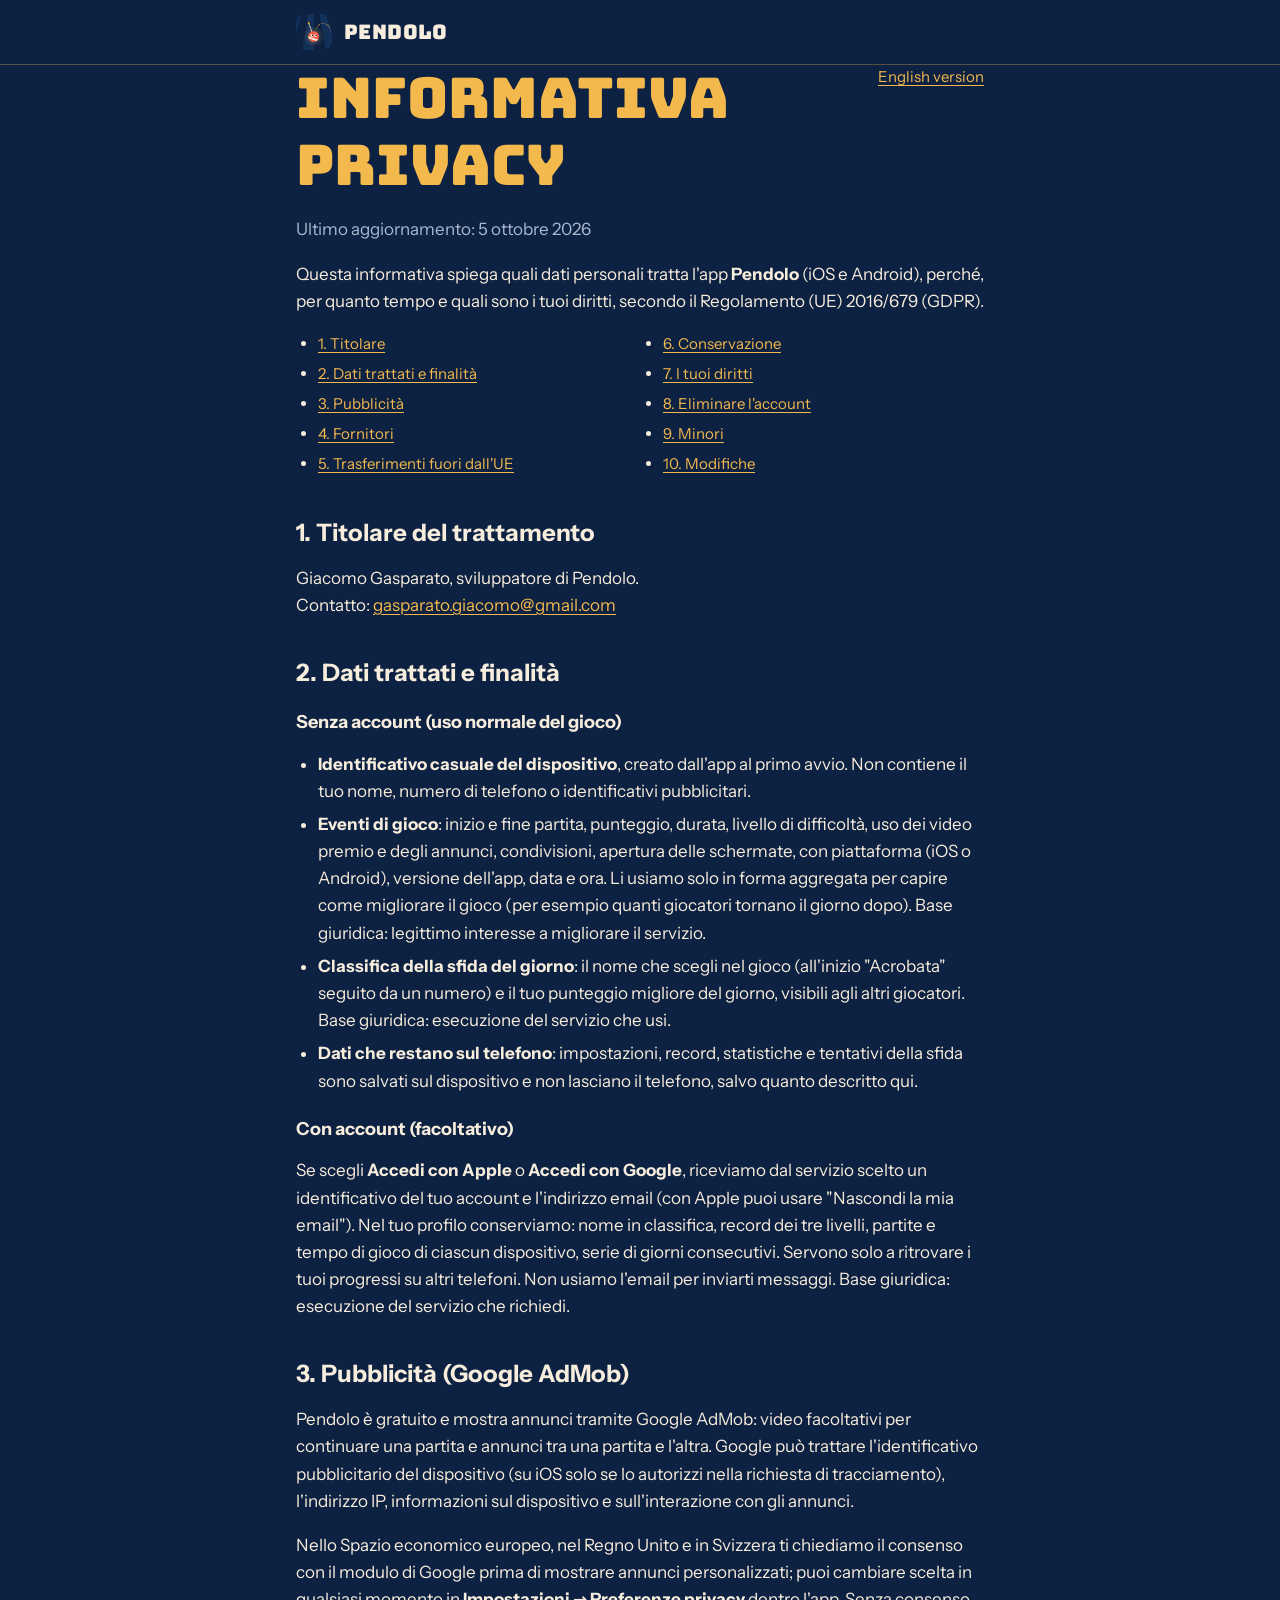
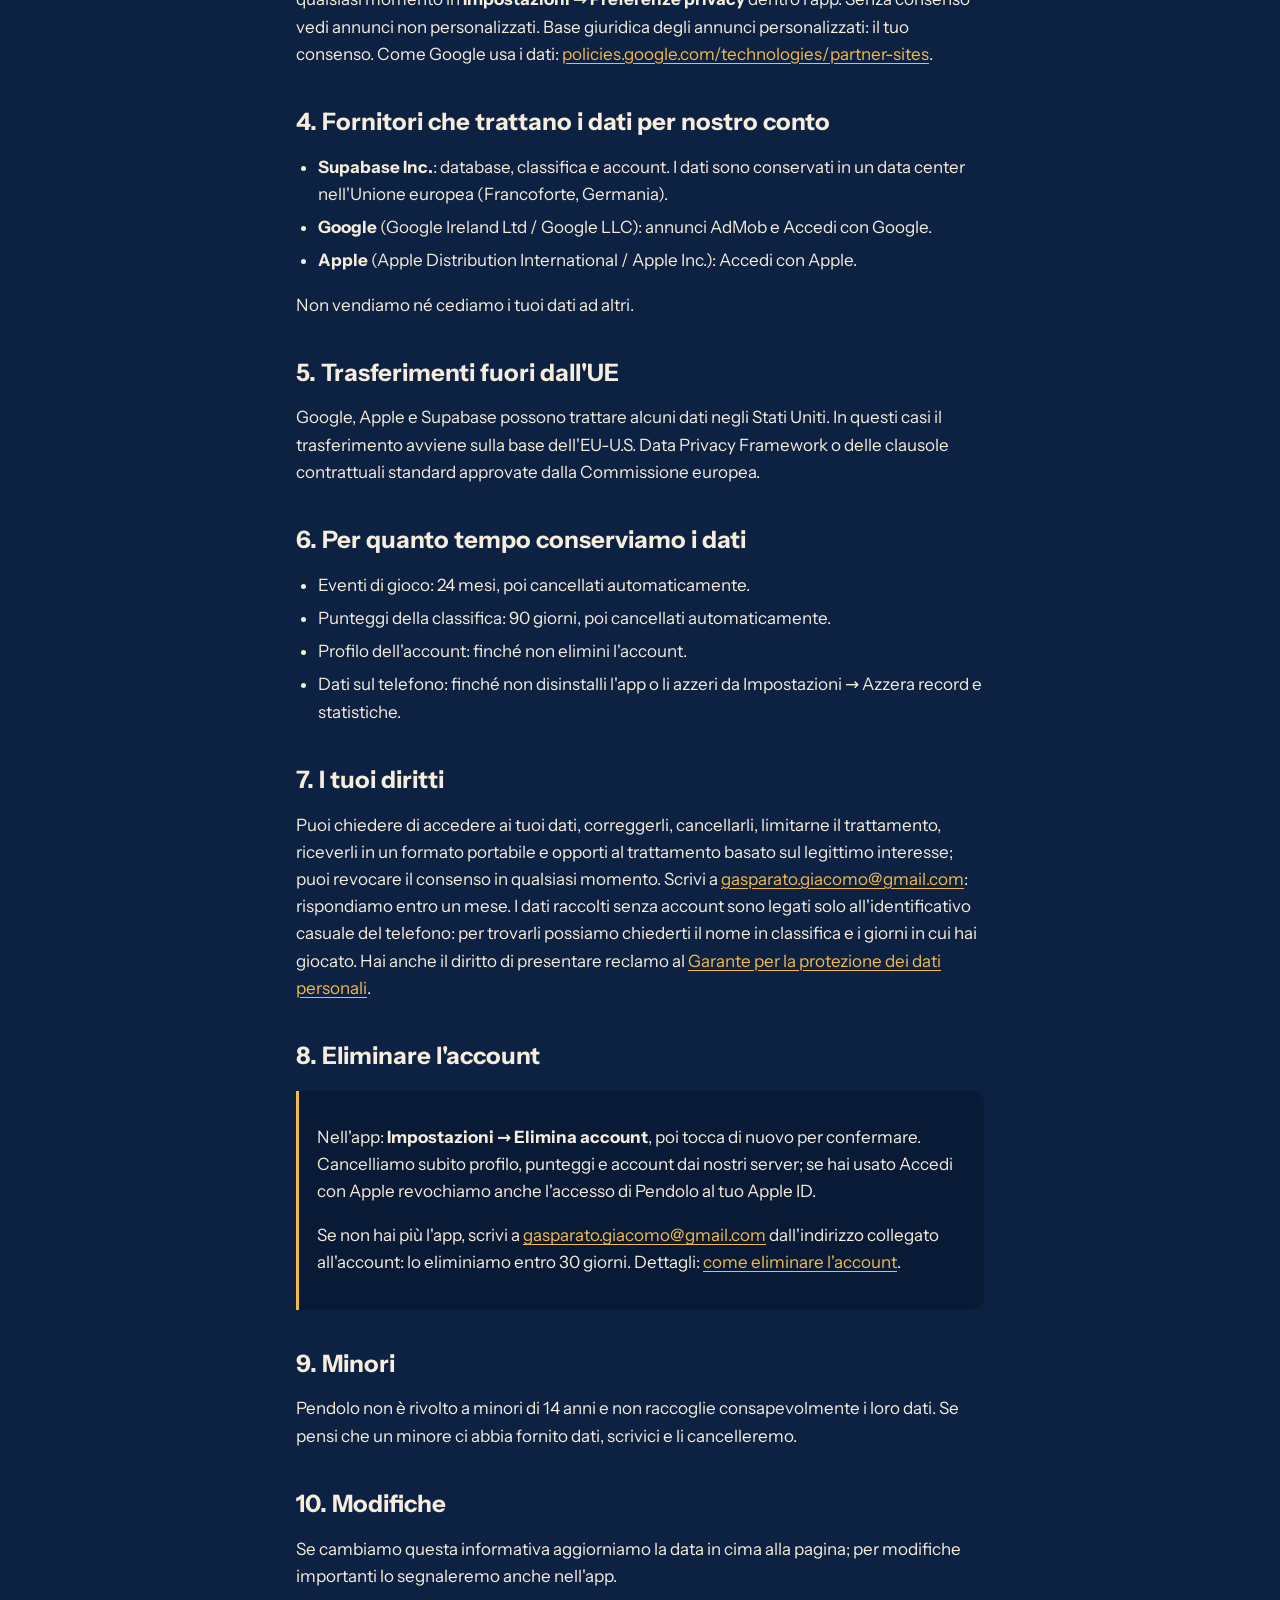
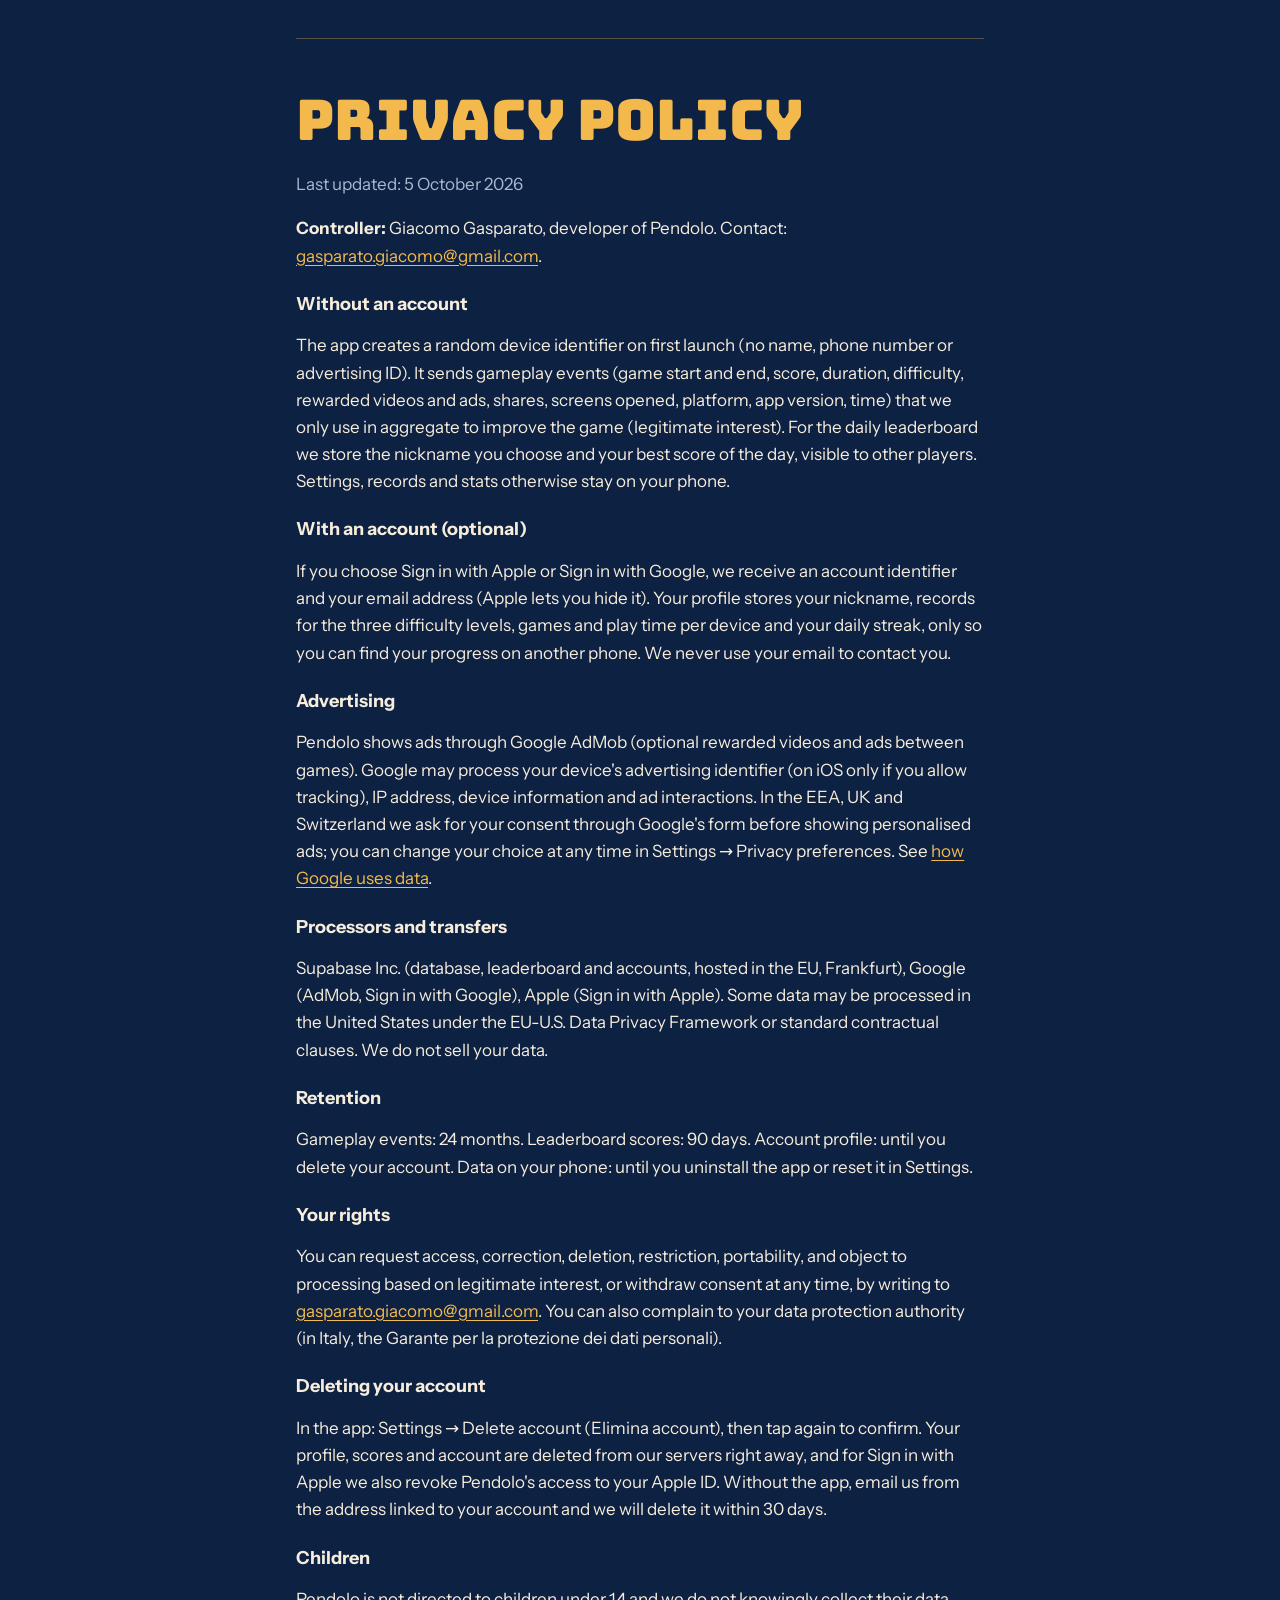
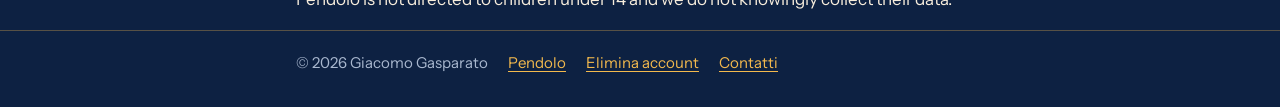
==== pendolo/privacy.html @ a3eaaeaf "Pendolo: home page, privacy policy and account deletion page Co-Authored-By: Claude Opus 5.5 <norepl" ====
<!doctype html>
<html lang="it">
<head>
  <meta charset="utf-8">
  <meta name="viewport" content="width=device-width, initial-scale=1">
  <title>Pendolo · Informativa privacy</title>
  <meta name="description" content="Informativa privacy dell'app Pendolo: quali dati tratta, perché, per quanto tempo e come esercitare i tuoi diritti.">
  <link rel="icon" href="../favicon.png">
  <link rel="stylesheet" href="../style.css">
</head>
<body>
  <header class="top"><div class="wrap"><img src="icon.png" alt=""><a href="./">Pendolo</a></div></header>

  <main class="wrap">
    <a class="lang" href="#english" lang="en">English version</a>
    <h1>Informativa privacy</h1>
    <p class="muted">Ultimo aggiornamento: 5 ottobre 2026</p>

    <p>Questa informativa spiega quali dati personali tratta l'app <b>Pendolo</b> (iOS e Android), perché, per quanto tempo e quali sono i tuoi diritti, secondo il Regolamento (UE) 2016/679 (GDPR).</p>

    <ul class="toc">
      <li><a href="#titolare">1. Titolare</a></li>
      <li><a href="#dati">2. Dati trattati e finalità</a></li>
      <li><a href="#pubblicita">3. Pubblicità</a></li>
      <li><a href="#fornitori">4. Fornitori</a></li>
      <li><a href="#trasferimenti">5. Trasferimenti fuori dall'UE</a></li>
      <li><a href="#conservazione">6. Conservazione</a></li>
      <li><a href="#diritti">7. I tuoi diritti</a></li>
      <li><a href="#elimina-account">8. Eliminare l'account</a></li>
      <li><a href="#minori">9. Minori</a></li>
      <li><a href="#modifiche">10. Modifiche</a></li>
    </ul>

    <h2 id="titolare">1. Titolare del trattamento</h2>
    <p>Giacomo Gasparato, sviluppatore di Pendolo.<br>Contatto: <a href="mailto:gasparato.giacomo@gmail.com">gasparato.giacomo@gmail.com</a></p>

    <h2 id="dati">2. Dati trattati e finalità</h2>
    <h3>Senza account (uso normale del gioco)</h3>
    <ul>
      <li><b>Identificativo casuale del dispositivo</b>, creato dall'app al primo avvio. Non contiene il tuo nome, numero di telefono o identificativi pubblicitari.</li>
      <li><b>Eventi di gioco</b>: inizio e fine partita, punteggio, durata, livello di difficoltà, uso dei video premio e degli annunci, condivisioni, apertura delle schermate, con piattaforma (iOS o Android), versione dell'app, data e ora. Li usiamo solo in forma aggregata per capire come migliorare il gioco (per esempio quanti giocatori tornano il giorno dopo). Base giuridica: legittimo interesse a migliorare il servizio.</li>
      <li><b>Classifica della sfida del giorno</b>: il nome che scegli nel gioco (all'inizio "Acrobata" seguito da un numero) e il tuo punteggio migliore del giorno, visibili agli altri giocatori. Base giuridica: esecuzione del servizio che usi.</li>
      <li><b>Dati che restano sul telefono</b>: impostazioni, record, statistiche e tentativi della sfida sono salvati sul dispositivo e non lasciano il telefono, salvo quanto descritto qui.</li>
    </ul>
    <h3>Con account (facoltativo)</h3>
    <p>Se scegli <b>Accedi con Apple</b> o <b>Accedi con Google</b>, riceviamo dal servizio scelto un identificativo del tuo account e l'indirizzo email (con Apple puoi usare "Nascondi la mia email"). Nel tuo profilo conserviamo: nome in classifica, record dei tre livelli, partite e tempo di gioco di ciascun dispositivo, serie di giorni consecutivi. Servono solo a ritrovare i tuoi progressi su altri telefoni. Non usiamo l'email per inviarti messaggi. Base giuridica: esecuzione del servizio che richiedi.</p>

    <h2 id="pubblicita">3. Pubblicità (Google AdMob)</h2>
    <p>Pendolo è gratuito e mostra annunci tramite Google AdMob: video facoltativi per continuare una partita e annunci tra una partita e l'altra. Google può trattare l'identificativo pubblicitario del dispositivo (su iOS solo se lo autorizzi nella richiesta di tracciamento), l'indirizzo IP, informazioni sul dispositivo e sull'interazione con gli annunci.</p>
    <p>Nello Spazio economico europeo, nel Regno Unito e in Svizzera ti chiediamo il consenso con il modulo di Google prima di mostrare annunci personalizzati; puoi cambiare scelta in qualsiasi momento in <b>Impostazioni → Preferenze privacy</b> dentro l'app. Senza consenso vedi annunci non personalizzati. Base giuridica degli annunci personalizzati: il tuo consenso. Come Google usa i dati: <a href="https://policies.google.com/technologies/partner-sites" rel="noopener">policies.google.com/technologies/partner-sites</a>.</p>

    <h2 id="fornitori">4. Fornitori che trattano i dati per nostro conto</h2>
    <ul>
      <li><b>Supabase Inc.</b>: database, classifica e account. I dati sono conservati in un data center nell'Unione europea (Francoforte, Germania).</li>
      <li><b>Google</b> (Google Ireland Ltd / Google LLC): annunci AdMob e Accedi con Google.</li>
      <li><b>Apple</b> (Apple Distribution International / Apple Inc.): Accedi con Apple.</li>
    </ul>
    <p>Non vendiamo né cediamo i tuoi dati ad altri.</p>

    <h2 id="trasferimenti">5. Trasferimenti fuori dall'UE</h2>
    <p>Google, Apple e Supabase possono trattare alcuni dati negli Stati Uniti. In questi casi il trasferimento avviene sulla base dell'EU-U.S. Data Privacy Framework o delle clausole contrattuali standard approvate dalla Commissione europea.</p>

    <h2 id="conservazione">6. Per quanto tempo conserviamo i dati</h2>
    <ul>
      <li>Eventi di gioco: 24 mesi, poi cancellati automaticamente.</li>
      <li>Punteggi della classifica: 90 giorni, poi cancellati automaticamente.</li>
      <li>Profilo dell'account: finché non elimini l'account.</li>
      <li>Dati sul telefono: finché non disinstalli l'app o li azzeri da Impostazioni → Azzera record e statistiche.</li>
    </ul>

    <h2 id="diritti">7. I tuoi diritti</h2>
    <p>Puoi chiedere di accedere ai tuoi dati, correggerli, cancellarli, limitarne il trattamento, riceverli in un formato portabile e opporti al trattamento basato sul legittimo interesse; puoi revocare il consenso in qualsiasi momento. Scrivi a <a href="mailto:gasparato.giacomo@gmail.com">gasparato.giacomo@gmail.com</a>: rispondiamo entro un mese. I dati raccolti senza account sono legati solo all'identificativo casuale del telefono: per trovarli possiamo chiederti il nome in classifica e i giorni in cui hai giocato. Hai anche il diritto di presentare reclamo al <a href="https://www.garanteprivacy.it" rel="noopener">Garante per la protezione dei dati personali</a>.</p>

    <h2 id="elimina-account">8. Eliminare l'account</h2>
    <div class="box">
      <p>Nell'app: <b>Impostazioni → Elimina account</b>, poi tocca di nuovo per confermare. Cancelliamo subito profilo, punteggi e account dai nostri server; se hai usato Accedi con Apple revochiamo anche l'accesso di Pendolo al tuo Apple ID.</p>
      <p>Se non hai più l'app, scrivi a <a href="mailto:gasparato.giacomo@gmail.com">gasparato.giacomo@gmail.com</a> dall'indirizzo collegato all'account: lo eliminiamo entro 30 giorni. Dettagli: <a href="elimina-account.html">come eliminare l'account</a>.</p>
    </div>

    <h2 id="minori">9. Minori</h2>
    <p>Pendolo non è rivolto a minori di 14 anni e non raccoglie consapevolmente i loro dati. Se pensi che un minore ci abbia fornito dati, scrivici e li cancelleremo.</p>

    <h2 id="modifiche">10. Modifiche</h2>
    <p>Se cambiamo questa informativa aggiorniamo la data in cima alla pagina; per modifiche importanti lo segnaleremo anche nell'app.</p>

    <hr>

    <section id="english" lang="en">
      <h1>Privacy policy</h1>
      <p class="muted">Last updated: 5 October 2026</p>
      <p><b>Controller:</b> Giacomo Gasparato, developer of Pendolo. Contact: <a href="mailto:gasparato.giacomo@gmail.com">gasparato.giacomo@gmail.com</a>.</p>

      <h3>Without an account</h3>
      <p>The app creates a random device identifier on first launch (no name, phone number or advertising ID). It sends gameplay events (game start and end, score, duration, difficulty, rewarded videos and ads, shares, screens opened, platform, app version, time) that we only use in aggregate to improve the game (legitimate interest). For the daily leaderboard we store the nickname you choose and your best score of the day, visible to other players. Settings, records and stats otherwise stay on your phone.</p>

      <h3>With an account (optional)</h3>
      <p>If you choose Sign in with Apple or Sign in with Google, we receive an account identifier and your email address (Apple lets you hide it). Your profile stores your nickname, records for the three difficulty levels, games and play time per device and your daily streak, only so you can find your progress on another phone. We never use your email to contact you.</p>

      <h3>Advertising</h3>
      <p>Pendolo shows ads through Google AdMob (optional rewarded videos and ads between games). Google may process your device's advertising identifier (on iOS only if you allow tracking), IP address, device information and ad interactions. In the EEA, UK and Switzerland we ask for your consent through Google's form before showing personalised ads; you can change your choice at any time in Settings → Privacy preferences. See <a href="https://policies.google.com/technologies/partner-sites" rel="noopener">how Google uses data</a>.</p>

      <h3>Processors and transfers</h3>
      <p>Supabase Inc. (database, leaderboard and accounts, hosted in the EU, Frankfurt), Google (AdMob, Sign in with Google), Apple (Sign in with Apple). Some data may be processed in the United States under the EU-U.S. Data Privacy Framework or standard contractual clauses. We do not sell your data.</p>

      <h3>Retention</h3>
      <p>Gameplay events: 24 months. Leaderboard scores: 90 days. Account profile: until you delete your account. Data on your phone: until you uninstall the app or reset it in Settings.</p>

      <h3>Your rights</h3>
      <p>You can request access, correction, deletion, restriction, portability, and object to processing based on legitimate interest, or withdraw consent at any time, by writing to <a href="mailto:gasparato.giacomo@gmail.com">gasparato.giacomo@gmail.com</a>. You can also complain to your data protection authority (in Italy, the Garante per la protezione dei dati personali).</p>

      <h3 id="delete-account">Deleting your account</h3>
      <p>In the app: Settings → Delete account (Elimina account), then tap again to confirm. Your profile, scores and account are deleted from our servers right away, and for Sign in with Apple we also revoke Pendolo's access to your Apple ID. Without the app, email us from the address linked to your account and we will delete it within 30 days.</p>

      <h3>Children</h3>
      <p>Pendolo is not directed to children under 14 and we do not knowingly collect their data.</p>
    </section>
  </main>

  <footer><div class="wrap">
    <span>© 2026 Giacomo Gasparato</span>
    <a href="./">Pendolo</a>
    <a href="elimina-account.html">Elimina account</a>
    <a href="mailto:gasparato.giacomo@gmail.com">Contatti</a>
  </div></footer>
</body>
</html>
---- style.css ----
/* The game's big-top palette. Fonts are served from this site: nothing is loaded from third parties. */
@font-face { font-family: "Bungee"; src: url("fonts/bungee.woff2") format("woff2"); font-display: swap; }
@font-face { font-family: "Instrument Sans"; src: url("fonts/instrument-sans-400.woff2") format("woff2"); font-weight: 400; font-display: swap; }
@font-face { font-family: "Instrument Sans"; src: url("fonts/instrument-sans-600.woff2") format("woff2"); font-weight: 600; font-display: swap; }
@font-face { font-family: "Instrument Sans"; src: url("fonts/instrument-sans-700.woff2") format("woff2"); font-weight: 700; font-display: swap; }

:root {
  --tent: #0d2142;
  --tent-2: #12305a;
  --ink: #07142a;
  --brass: #f3b94d;
  --coral: #ff5a43;
  --chalk: #f7eddc;
  --muted: #a9b8cf;
  --line: rgba(243, 185, 77, 0.32);
  color-scheme: dark;
}
* { box-sizing: border-box; }
html { -webkit-text-size-adjust: 100%; }
body {
  margin: 0; background: var(--tent); color: var(--chalk);
  font: 17px/1.6 "Instrument Sans", system-ui, -apple-system, "Segoe UI", Roboto, sans-serif;
}
a { color: var(--brass); text-underline-offset: 3px; }
a:focus-visible { outline: 3px solid var(--chalk); outline-offset: 3px; border-radius: 4px; }

.wrap { max-width: 720px; margin: 0 auto; padding: 0 16px; }
header.top { border-bottom: 1px solid var(--line); }
header.top .wrap { display: flex; align-items: center; gap: 12px; padding-block: 14px; }
header.top img { width: 36px; height: 36px; border-radius: 9px; }
header.top a { color: var(--chalk); text-decoration: none; font-family: "Bungee", Impact, sans-serif; font-size: 20px; letter-spacing: 0.02em; }

main { padding-block: 40px 56px; }
h1, h2, h3 { line-height: 1.2; text-wrap: balance; }
h1 { margin: 0 0 8px; font-family: "Bungee", Impact, sans-serif; font-weight: 400; font-size: clamp(34px, 8vw, 56px); color: var(--brass); }
h2 { margin: 40px 0 10px; font-size: 24px; }
h3 { margin: 24px 0 6px; font-size: 18px; }
p, li { color: var(--chalk); }
.lead { font-size: 20px; margin: 0 0 24px; }
.muted, small { color: var(--muted); }
ul { padding-left: 22px; }
li + li { margin-top: 6px; }

.hero { display: grid; gap: 20px; align-items: center; }
.hero img { width: 112px; height: 112px; border-radius: 26px; box-shadow: 0 10px 30px rgba(0, 0, 0, 0.35); }
.cards { display: grid; gap: 12px; margin: 28px 0; padding: 0; list-style: none; }
.cards li { margin: 0; padding: 16px 18px; border: 1px solid var(--line); border-radius: 14px; background: rgba(7, 20, 42, 0.5); }
.cards b { display: block; color: var(--brass); }
.badge { display: inline-block; padding: 6px 12px; border-radius: 999px; background: var(--brass); color: var(--ink); font-weight: 700; font-size: 15px; }
.box { margin: 20px 0; padding: 16px 18px; border-left: 3px solid var(--brass); background: rgba(7, 20, 42, 0.5); border-radius: 0 12px 12px 0; }
.toc { columns: 2; column-gap: 24px; font-size: 15px; }
.lang { float: right; font-size: 15px; }
hr { border: 0; border-top: 1px solid var(--line); margin: 48px 0; }

footer { border-top: 1px solid var(--line); padding-block: 20px 32px; font-size: 15px; color: var(--muted); }
footer .wrap { display: flex; flex-wrap: wrap; gap: 8px 20px; }

@media (min-width: 640px) {
  .hero { grid-template-columns: auto 1fr; }
  .cards { grid-template-columns: repeat(3, 1fr); }
}
@media (max-width: 520px) { .toc { columns: 1; } }
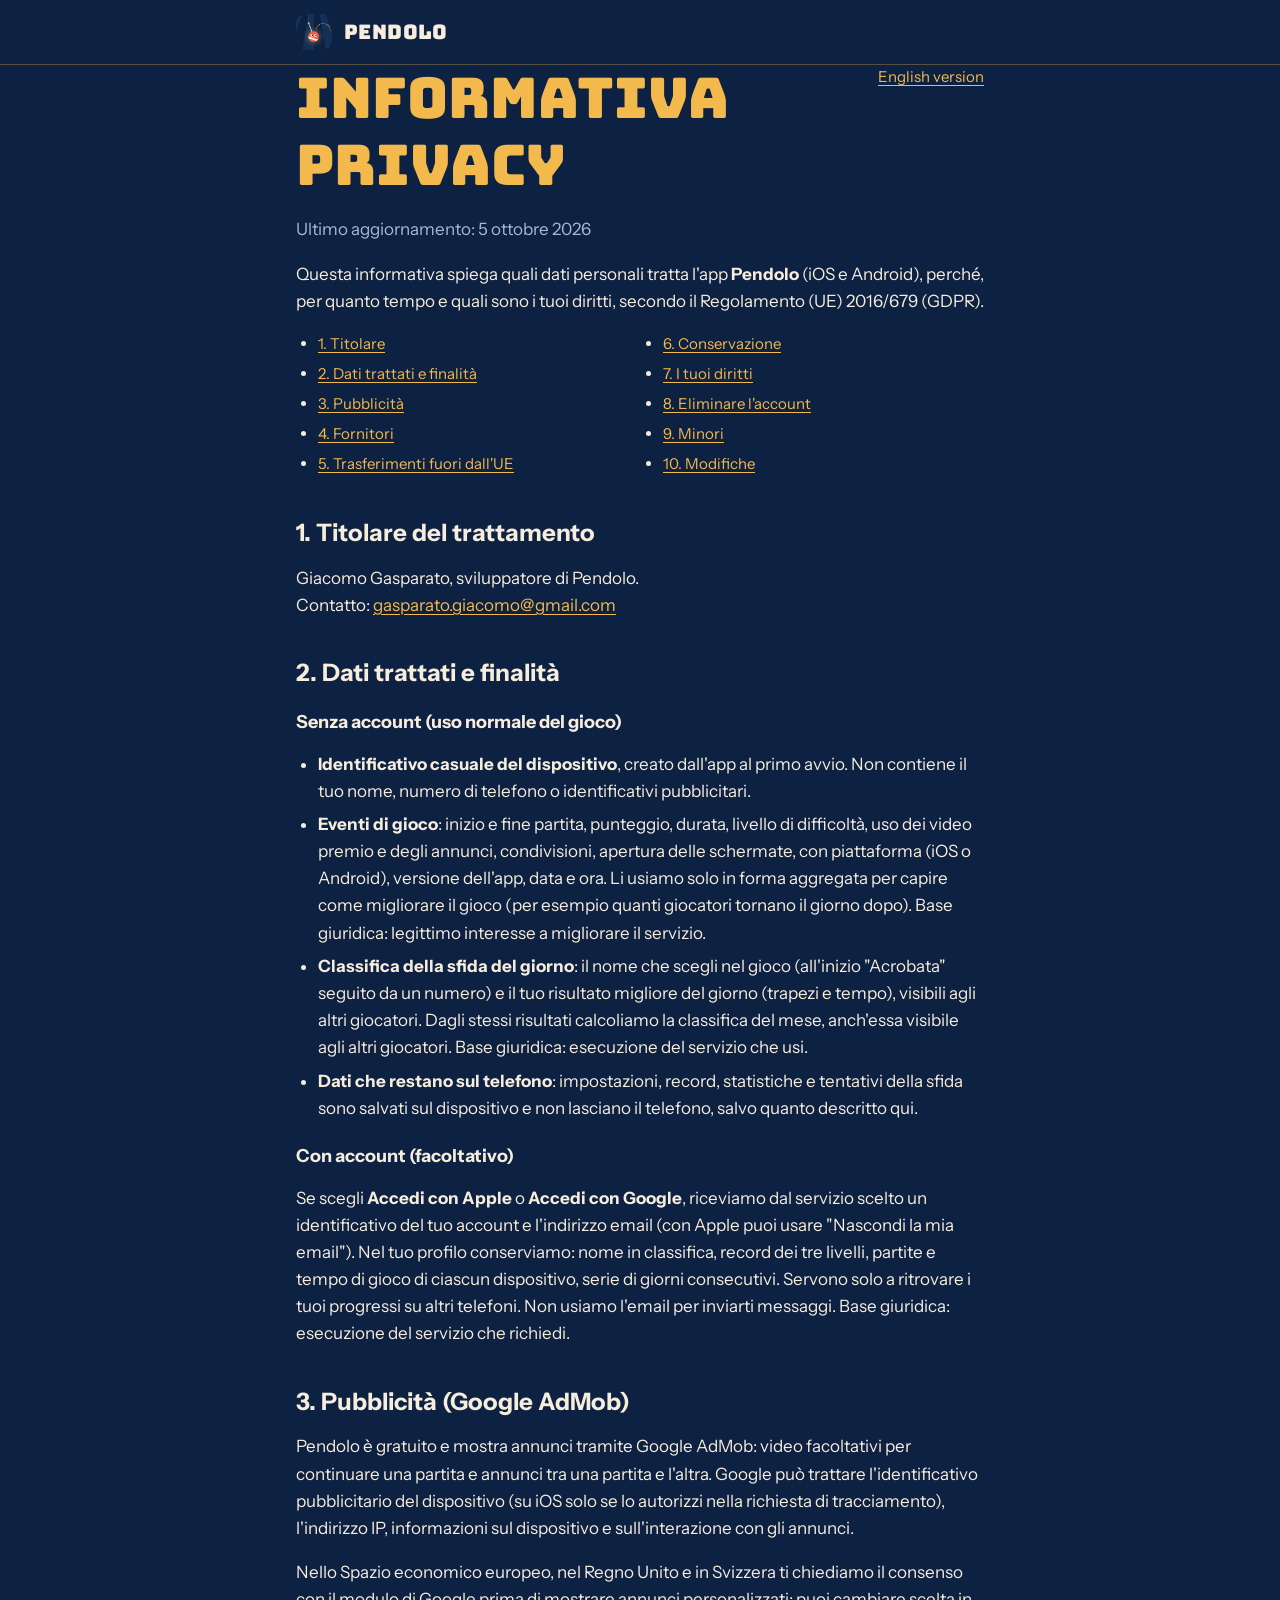
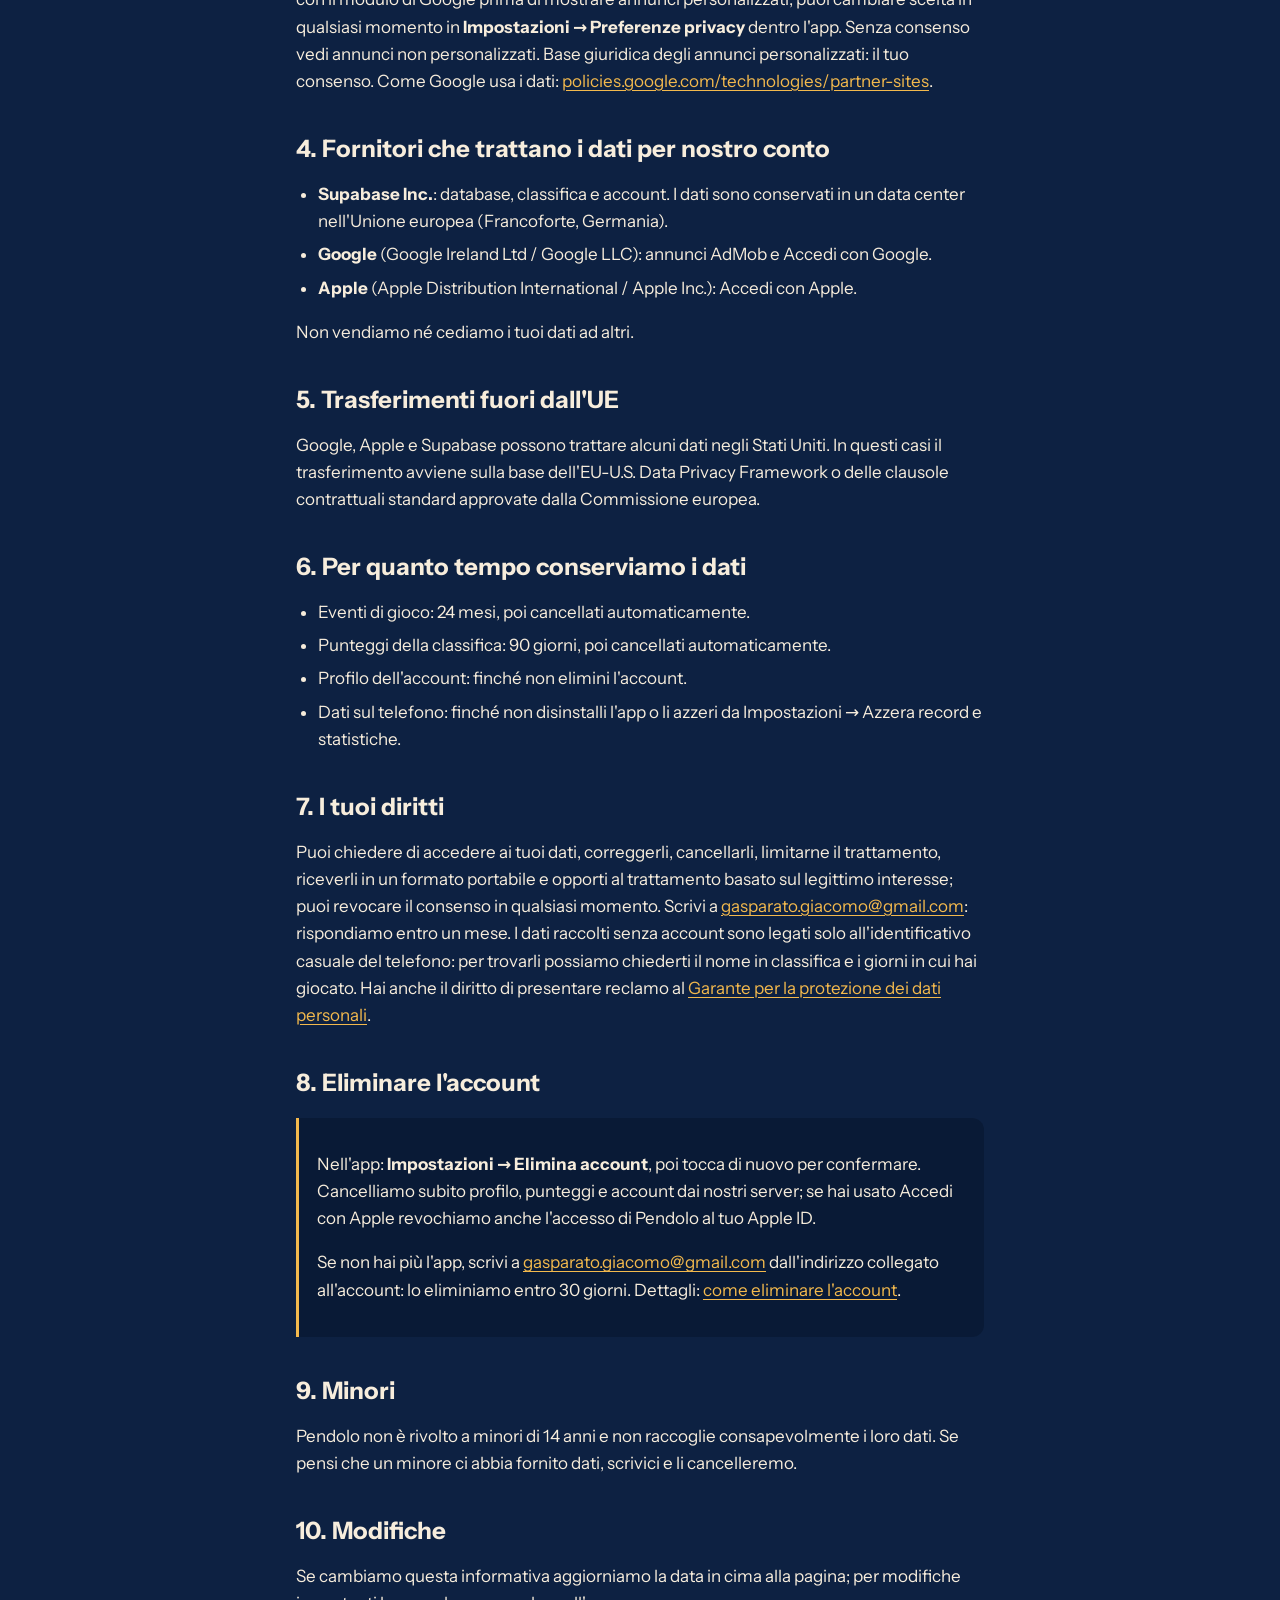
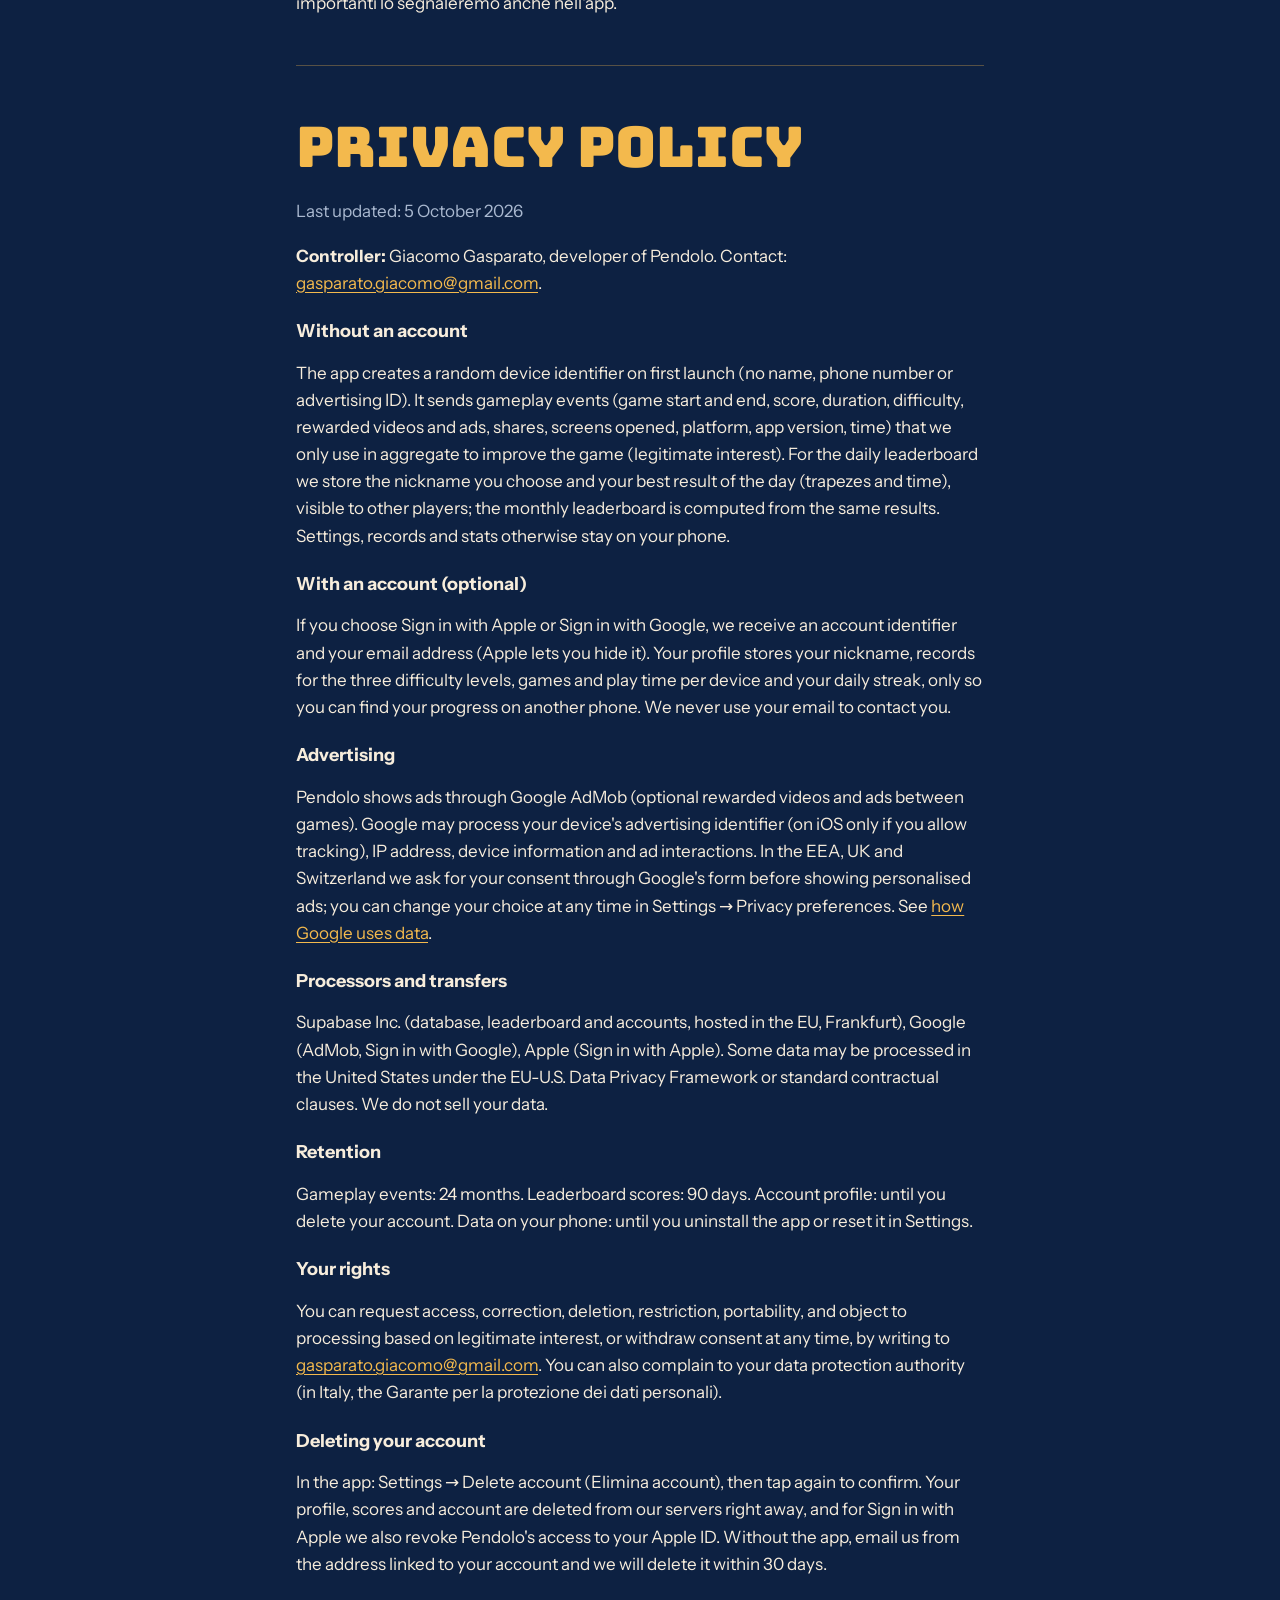
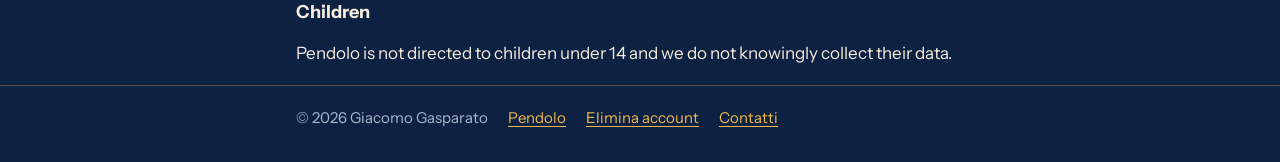
==== commit 4e5bb3dc: "Privacy policy: daily result includes time, monthly leaderboard Co-Authored-By: Claude Opus 5.5 <nor" ====
--- a/pendolo/privacy.html
+++ b/pendolo/privacy.html
@@ -39,7 +39,7 @@
     <ul>
       <li><b>Identificativo casuale del dispositivo</b>, creato dall'app al primo avvio. Non contiene il tuo nome, numero di telefono o identificativi pubblicitari.</li>
       <li><b>Eventi di gioco</b>: inizio e fine partita, punteggio, durata, livello di difficoltà, uso dei video premio e degli annunci, condivisioni, apertura delle schermate, con piattaforma (iOS o Android), versione dell'app, data e ora. Li usiamo solo in forma aggregata per capire come migliorare il gioco (per esempio quanti giocatori tornano il giorno dopo). Base giuridica: legittimo interesse a migliorare il servizio.</li>
-      <li><b>Classifica della sfida del giorno</b>: il nome che scegli nel gioco (all'inizio "Acrobata" seguito da un numero) e il tuo punteggio migliore del giorno, visibili agli altri giocatori. Base giuridica: esecuzione del servizio che usi.</li>
+      <li><b>Classifica della sfida del giorno</b>: il nome che scegli nel gioco (all'inizio "Acrobata" seguito da un numero) e il tuo risultato migliore del giorno (trapezi e tempo), visibili agli altri giocatori. Dagli stessi risultati calcoliamo la classifica del mese, anch'essa visibile agli altri giocatori. Base giuridica: esecuzione del servizio che usi.</li>
       <li><b>Dati che restano sul telefono</b>: impostazioni, record, statistiche e tentativi della sfida sono salvati sul dispositivo e non lasciano il telefono, salvo quanto descritto qui.</li>
     </ul>
     <h3>Con account (facoltativo)</h3>
@@ -91,7 +91,7 @@
       <p><b>Controller:</b> Giacomo Gasparato, developer of Pendolo. Contact: <a href="mailto:gasparato.giacomo@gmail.com">gasparato.giacomo@gmail.com</a>.</p>
 
       <h3>Without an account</h3>
-      <p>The app creates a random device identifier on first launch (no name, phone number or advertising ID). It sends gameplay events (game start and end, score, duration, difficulty, rewarded videos and ads, shares, screens opened, platform, app version, time) that we only use in aggregate to improve the game (legitimate interest). For the daily leaderboard we store the nickname you choose and your best score of the day, visible to other players. Settings, records and stats otherwise stay on your phone.</p>
+      <p>The app creates a random device identifier on first launch (no name, phone number or advertising ID). It sends gameplay events (game start and end, score, duration, difficulty, rewarded videos and ads, shares, screens opened, platform, app version, time) that we only use in aggregate to improve the game (legitimate interest). For the daily leaderboard we store the nickname you choose and your best result of the day (trapezes and time), visible to other players; the monthly leaderboard is computed from the same results. Settings, records and stats otherwise stay on your phone.</p>
 
       <h3>With an account (optional)</h3>
       <p>If you choose Sign in with Apple or Sign in with Google, we receive an account identifier and your email address (Apple lets you hide it). Your profile stores your nickname, records for the three difficulty levels, games and play time per device and your daily streak, only so you can find your progress on another phone. We never use your email to contact you.</p>
